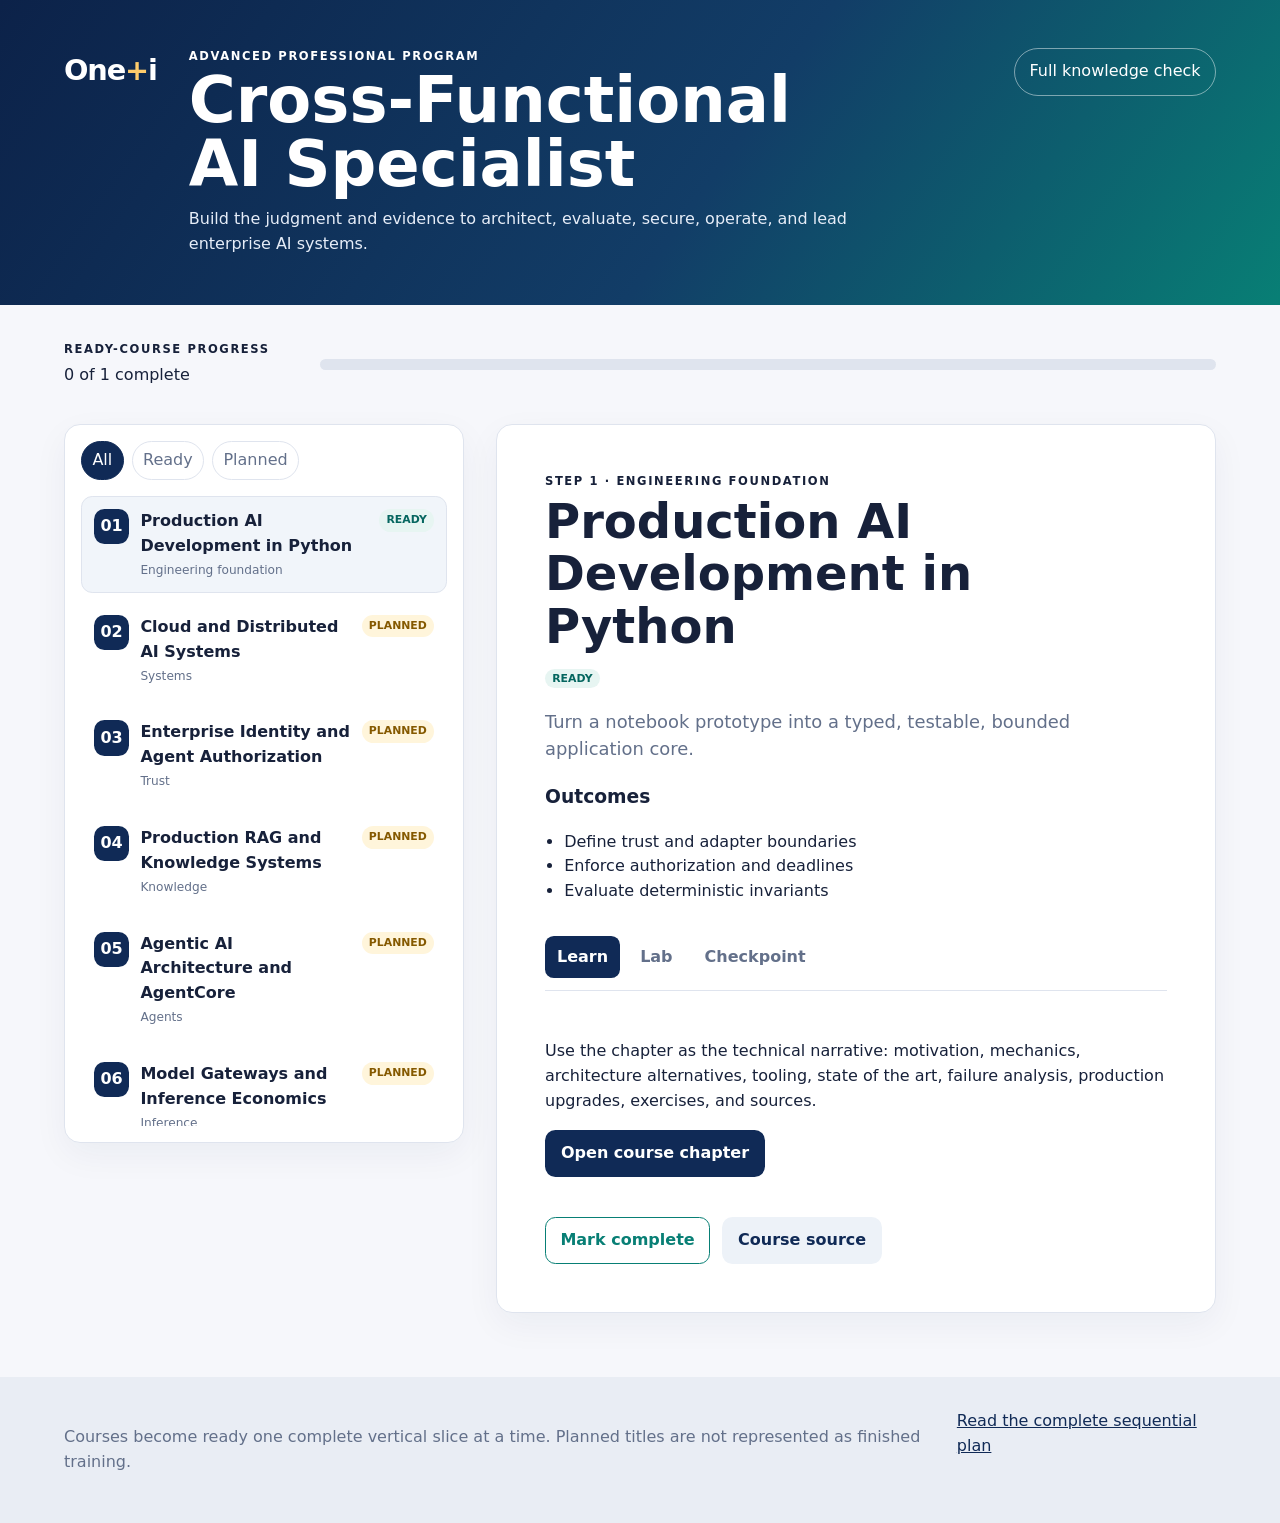
==== hub/index.html @ 0be820d7 "Build advanced cross-functional AI curriculum foundation" ====
<!doctype html>
<html lang="en">
  <head>
    <meta charset="utf-8" />
    <meta name="viewport" content="width=device-width, initial-scale=1" />
    <meta name="description" content="Advanced Cross-Functional AI Specialist Learning Hub" />
    <title>Cross-Functional AI Specialist Learning Hub</title>
    <link rel="stylesheet" href="styles.css" />
  </head>
  <body>
    <header class="masthead">
      <a class="brand" href="https://oneplusi.io" aria-label="Visit One plus i">One<span>+</span>i</a>
      <div>
        <p class="eyebrow">Advanced professional program</p>
        <h1>Cross-Functional AI Specialist</h1>
        <p class="lede">Build the judgment and evidence to architect, evaluate, secure, operate, and lead enterprise AI systems.</p>
      </div>
      <a class="quiz-link" href="../quiz/index.html">Full knowledge check</a>
    </header>

    <main>
      <section class="progress-panel" aria-labelledby="progress-title">
        <div>
          <p class="eyebrow" id="progress-title">Ready-course progress</p>
          <p id="progress-copy">0 of 1 complete</p>
        </div>
        <div class="progress-track" role="progressbar" aria-valuemin="0" aria-valuemax="100" aria-valuenow="0">
          <span id="progress-bar"></span>
        </div>
      </section>

      <section class="workspace">
        <aside aria-label="Course roadmap">
          <div class="filters" role="group" aria-label="Filter courses">
            <button class="filter active" data-filter="all">All</button>
            <button class="filter" data-filter="ready">Ready</button>
            <button class="filter" data-filter="planned">Planned</button>
          </div>
          <ol id="lesson-list" class="lesson-list"></ol>
        </aside>

        <article id="lesson-detail" class="lesson-detail" aria-live="polite">
          <p>Loading curriculum…</p>
        </article>
      </section>
    </main>

    <footer>
      <p>Courses become ready one complete vertical slice at a time. Planned titles are not represented as finished training.</p>
      <a href="../COURSE_PLAN.md">Read the complete sequential plan</a>
    </footer>
    <script src="app.js"></script>
  </body>
</html>
---- hub/styles.css ----
:root {
  --ink: #17213a;
  --muted: #63708a;
  --paper: #f6f7fb;
  --card: #ffffff;
  --line: #dfe4ee;
  --navy: #102a56;
  --teal: #087f75;
  --gold: #c88918;
  --soft-teal: #e7f5f2;
  --soft-gold: #fff5db;
  font-family: Inter, ui-sans-serif, system-ui, -apple-system, BlinkMacSystemFont, "Segoe UI", sans-serif;
  color: var(--ink);
  background: var(--paper);
}

* { box-sizing: border-box; }
body { margin: 0; line-height: 1.55; }
a { color: var(--navy); }
button { font: inherit; }

.masthead {
  display: grid;
  grid-template-columns: auto minmax(0, 1fr) auto;
  gap: 2rem;
  align-items: start;
  padding: 3rem clamp(1.25rem, 5vw, 5rem);
  color: white;
  background: linear-gradient(125deg, #0c2249 0%, #123d67 56%, #087f75 100%);
}
.brand {
  color: white;
  text-decoration: none;
  font-size: 1.8rem;
  font-weight: 800;
  letter-spacing: -.04em;
}
.brand span { color: #ffcc6b; }
h1 { margin: .15rem 0 .7rem; font-size: clamp(2rem, 5vw, 4.5rem); line-height: 1; max-width: 15ch; }
.lede { max-width: 66ch; margin: 0; color: #e6edf8; }
.eyebrow { margin: 0; text-transform: uppercase; letter-spacing: .14em; font-size: .72rem; font-weight: 800; }
.quiz-link { color: white; border: 1px solid #ffffff77; padding: .65rem .9rem; border-radius: 999px; text-decoration: none; white-space: nowrap; }

main { padding: 2rem clamp(1.25rem, 5vw, 5rem) 4rem; }
.progress-panel { display: grid; grid-template-columns: 14rem 1fr; align-items: center; gap: 2rem; margin-bottom: 2rem; }
.progress-panel p { margin: .25rem 0; }
.progress-track { height: .7rem; background: var(--line); border-radius: 999px; overflow: hidden; }
.progress-track span { display: block; height: 100%; width: 0; background: var(--teal); transition: width .25s ease; }

.workspace { display: grid; grid-template-columns: minmax(18rem, 25rem) minmax(0, 1fr); gap: 2rem; align-items: start; }
aside, .lesson-detail { background: var(--card); border: 1px solid var(--line); border-radius: 1rem; box-shadow: 0 12px 35px #1930520d; }
aside { padding: 1rem; }
.filters { display: flex; gap: .5rem; margin-bottom: 1rem; }
.filter { border: 1px solid var(--line); background: white; color: var(--muted); padding: .4rem .65rem; border-radius: 999px; cursor: pointer; }
.filter.active { color: white; background: var(--navy); border-color: var(--navy); }
.lesson-list { list-style: none; margin: 0; padding: 0; display: grid; gap: .55rem; max-height: 70vh; overflow: auto; }
.lesson-button { width: 100%; display: grid; grid-template-columns: 2.2rem 1fr auto; gap: .7rem; text-align: left; border: 1px solid transparent; background: transparent; padding: .75rem; border-radius: .7rem; cursor: pointer; color: var(--ink); }
.lesson-button:hover, .lesson-button.selected { background: #f1f5fa; border-color: var(--line); }
.step { display: grid; place-items: center; width: 2.2rem; height: 2.2rem; border-radius: .65rem; background: var(--navy); color: white; font-weight: 800; }
.lesson-title { font-weight: 750; line-height: 1.25; }
.phase { display: block; color: var(--muted); font-size: .76rem; margin-top: .15rem; }
.status { align-self: start; padding: .18rem .45rem; border-radius: 999px; font-size: .68rem; font-weight: 800; text-transform: uppercase; }
.status.ready { background: var(--soft-teal); color: #05665f; }
.status.planned { background: var(--soft-gold); color: #855900; }

.lesson-detail { padding: clamp(1.5rem, 4vw, 3rem); min-height: 36rem; }
.lesson-detail h2 { margin: .25rem 0 .75rem; font-size: clamp(1.8rem, 4vw, 3rem); line-height: 1.1; }
.summary { color: var(--muted); font-size: 1.12rem; max-width: 60ch; }
.outcomes { padding-left: 1.2rem; }
.tabbar { display: flex; gap: .5rem; margin: 2rem 0 1rem; border-bottom: 1px solid var(--line); padding-bottom: .75rem; }
.tab { border: 0; background: transparent; color: var(--muted); padding: .55rem .75rem; border-radius: .55rem; cursor: pointer; font-weight: 700; }
.tab.active { background: var(--navy); color: white; }
.view { padding: 1rem 0; }
.actions { display: flex; flex-wrap: wrap; gap: .75rem; margin-top: 1.5rem; }
.action { display: inline-block; text-decoration: none; padding: .7rem 1rem; border-radius: .65rem; background: var(--navy); color: white; font-weight: 700; }
.action.secondary { color: var(--navy); background: #edf2f8; }
.complete { border: 1px solid var(--teal); color: var(--teal); background: white; padding: .65rem .9rem; border-radius: .65rem; cursor: pointer; font-weight: 750; }
.complete.done { background: var(--soft-teal); }
.notice { margin-top: 1.25rem; border-left: 4px solid var(--gold); background: var(--soft-gold); padding: 1rem; }
footer { display: flex; justify-content: space-between; gap: 2rem; padding: 2rem clamp(1.25rem, 5vw, 5rem); background: #e9edf4; color: var(--muted); }

@media (max-width: 850px) {
  .masthead { grid-template-columns: 1fr; }
  .quiz-link { justify-self: start; }
  .progress-panel, .workspace { grid-template-columns: 1fr; }
  .lesson-list { max-height: none; }
  footer { flex-direction: column; }
}

@media (prefers-reduced-motion: reduce) { * { transition: none !important; } }
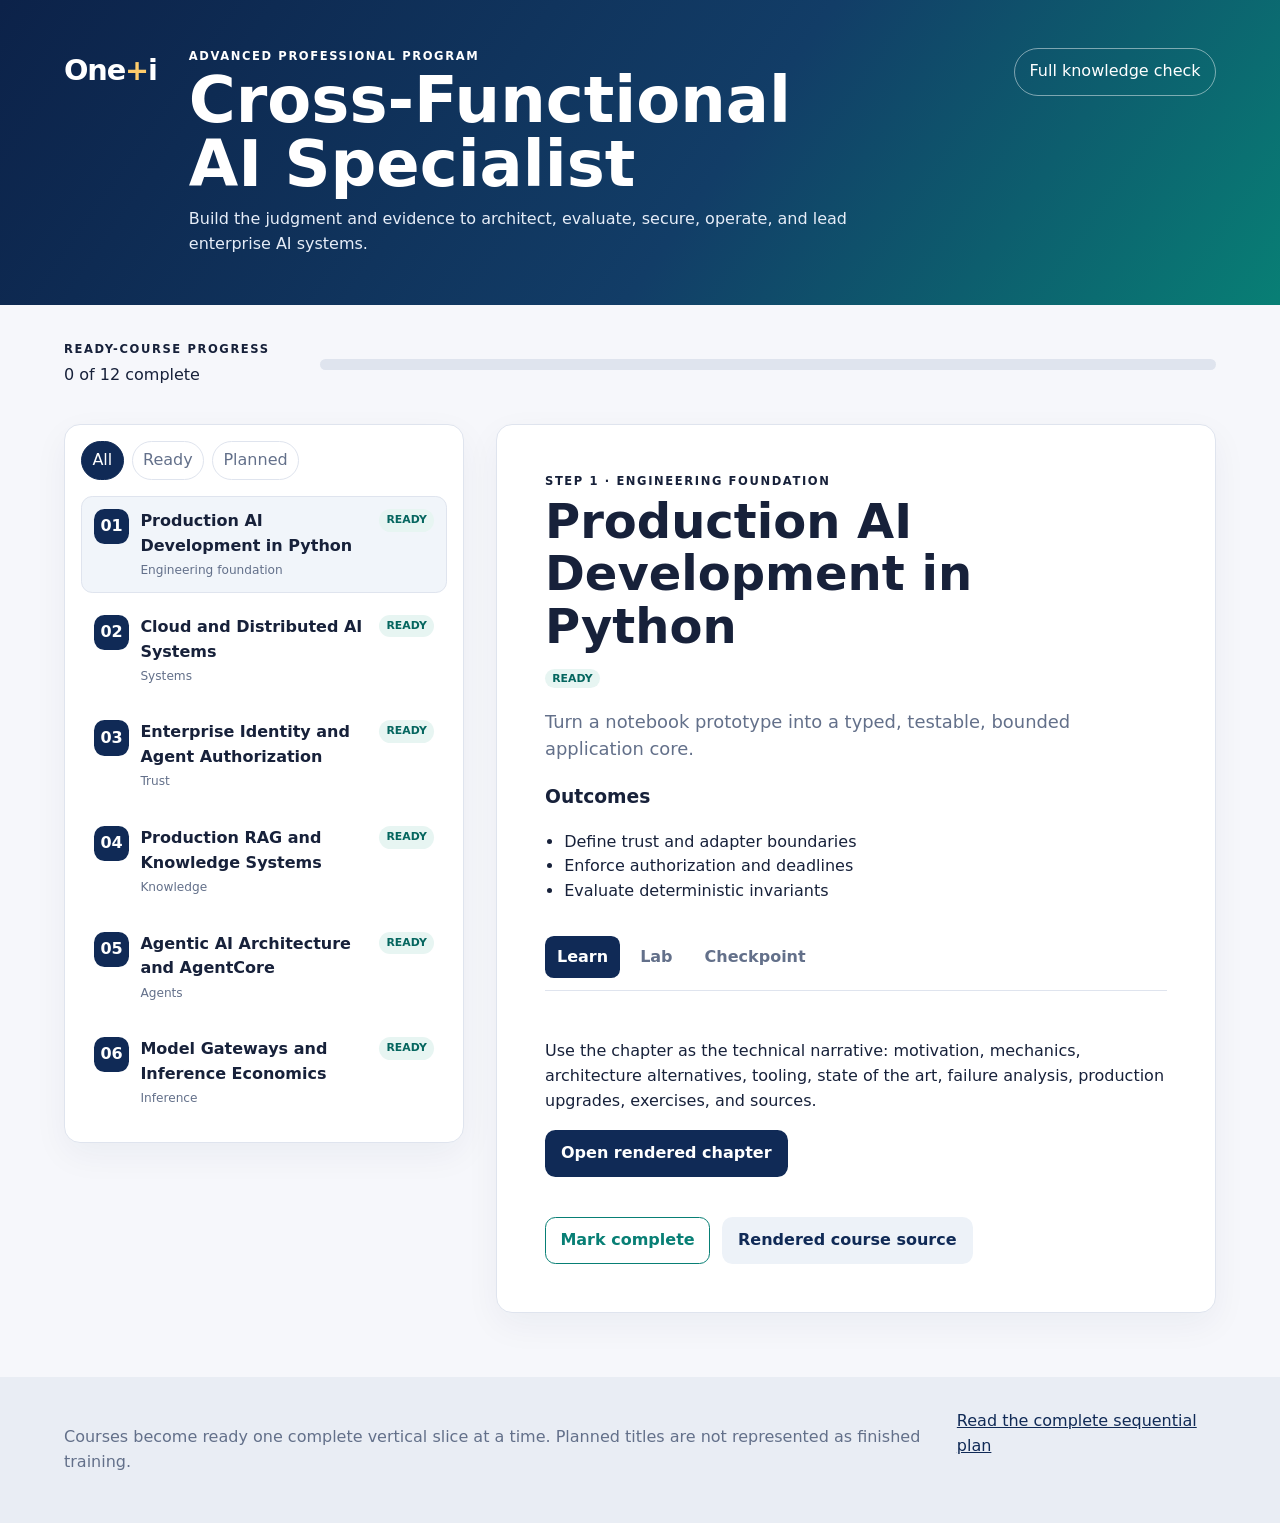
==== commit e1406edb: "Fix rendered learning artifact links" ====
--- a/hub/index.html
+++ b/hub/index.html
@@ -47,7 +47,7 @@
 
     <footer>
       <p>Courses become ready one complete vertical slice at a time. Planned titles are not represented as finished training.</p>
-      <a href="../COURSE_PLAN.md">Read the complete sequential plan</a>
+      <a href="https://github.com/mahsa-teimourikia/cross-functional-ai-specialist/blob/main/COURSE_PLAN.md" target="_blank" rel="noopener noreferrer">Read the complete sequential plan</a>
     </footer>
     <script src="app.js"></script>
   </body>
